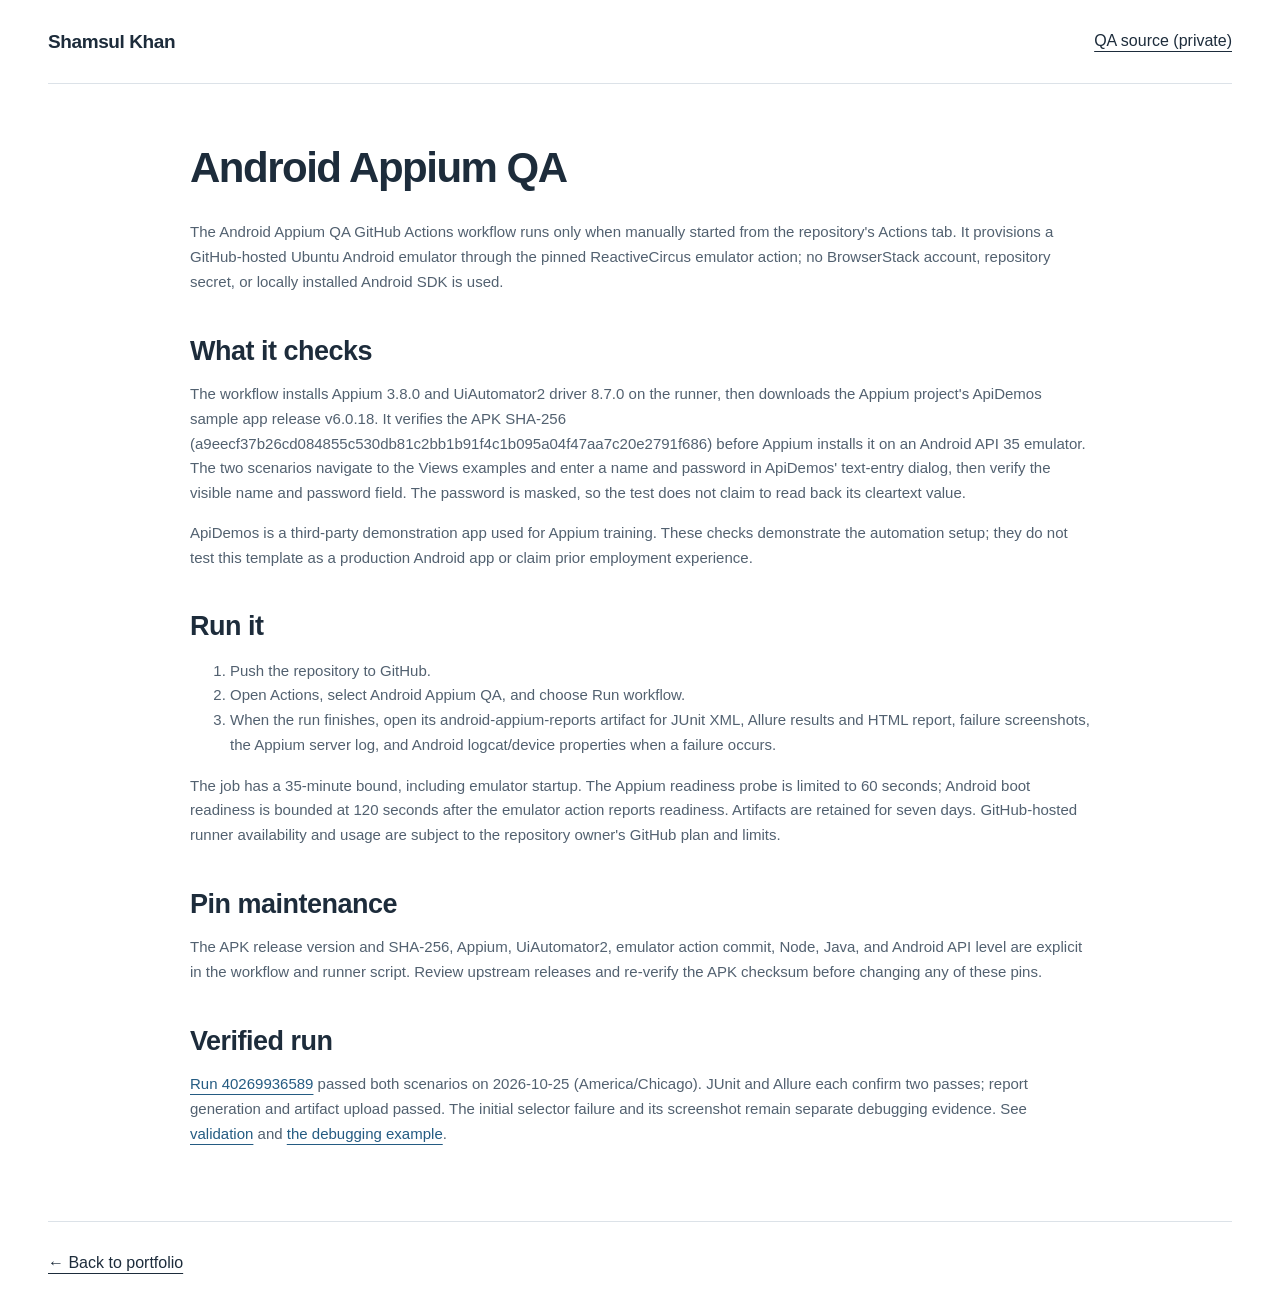
==== resources/ANDROID_QA.html @ 03a8aa62 "Publish QA portfolio with verified browser, API, and Android reports" ====
<!doctype html><html lang="en"><head><meta charset="utf-8"><meta name="viewport" content="width=device-width,initial-scale=1"><title>Android Appium QA — Shamsul Khan</title><link rel="stylesheet" href="../qa.css"></head><body><header class="site-header wrap"><a class="wordmark" href="../index.html">Shamsul Khan</a><a href="https://github.com/blz0r/qa-automation-portfolio">QA source (private)</a></header><main class="guide wrap"><h1>Android Appium QA</h1>
<p>The Android Appium QA GitHub Actions workflow runs only when manually started from the repository's Actions tab. It provisions a GitHub-hosted Ubuntu Android emulator through the pinned ReactiveCircus emulator action; no BrowserStack account, repository secret, or locally installed Android SDK is used.</p>
<h2>What it checks</h2>
<p>The workflow installs Appium 3.8.0 and UiAutomator2 driver 8.7.0 on the runner, then downloads the Appium project's ApiDemos sample app release v6.0.18. It verifies the APK SHA-256 (a9eecf37b26cd084855c530db81c2bb1b91f4c1b095a04f47aa7c20e2791f686) before Appium installs it on an Android API 35 emulator. The two scenarios navigate to the Views examples and enter a name and password in ApiDemos' text-entry dialog, then verify the visible name and password field. The password is masked, so the test does not claim to read back its cleartext value.</p>
<p>ApiDemos is a third-party demonstration app used for Appium training. These checks demonstrate the automation setup; they do not test this template as a production Android app or claim prior employment experience.</p>
<h2>Run it</h2>
<ol>
<li>Push the repository to GitHub.</li>
<li>Open Actions, select Android Appium QA, and choose Run workflow.</li>
<li>When the run finishes, open its android-appium-reports artifact for JUnit XML, Allure results and HTML report, failure screenshots, the Appium server log, and Android logcat/device properties when a failure occurs.</li>
</ol>
<p>The job has a 35-minute bound, including emulator startup. The Appium readiness probe is limited to 60 seconds; Android boot readiness is bounded at 120 seconds after the emulator action reports readiness. Artifacts are retained for seven days. GitHub-hosted runner availability and usage are subject to the repository owner's GitHub plan and limits.</p>
<h2>Pin maintenance</h2>
<p>The APK release version and SHA-256, Appium, UiAutomator2, emulator action commit, Node, Java, and Android API level are explicit in the workflow and runner script. Review upstream releases and re-verify the APK checksum before changing any of these pins.</p>
<h2>Verified run</h2>
<p><a href="https://github.com/blz0r/qa-automation-portfolio/actions/runs/40269936589">Run 40269936589</a> passed both scenarios on 2026-10-25 (America/Chicago). JUnit and Allure each confirm two passes; report generation and artifact upload passed. The initial selector failure and its screenshot remain separate debugging evidence. See <a href="VALIDATION.html">validation</a> and <a href="DEBUGGING_EXAMPLE.html">the debugging example</a>.</p>
</main><footer class="site-footer wrap"><a href="../index.html#framework">← Back to portfolio</a></footer></body></html>
---- qa.css ----
:root{--paper:#f5f4ec;--ink:#182d2d;--muted:#566764;--teal:#176b60;--line:#d7ddd2;--lime:#d9ef96;--white:#fffef8;color-scheme:light;font-family:"Segoe UI",Arial,sans-serif}*{box-sizing:border-box}html{scroll-behavior:smooth;scroll-padding-top:24px}body{margin:0;background:var(--paper);color:var(--ink);line-height:1.65}a{color:inherit;text-underline-offset:5px}button{font:inherit;cursor:pointer}img{max-width:100%;display:block}:focus-visible{outline:3px solid var(--teal);outline-offset:5px}.wrap{width:min(1200px,calc(100% - 96px));margin-inline:auto}.mono,.eyebrow{font:600 11px/1.6 Consolas,monospace;letter-spacing:.09em}.eyebrow{text-transform:uppercase;color:var(--teal);margin:0 0 22px}.wordmark{font-size:23px;font-weight:750;letter-spacing:-1px;text-decoration:none}.wordmark-dot,.teal{color:var(--teal)}.site-header{height:100px;display:flex;align-items:center;justify-content:space-between;border-bottom:1px solid var(--line)}nav{display:flex;gap:32px}nav a,.header-link{font-size:13px;text-decoration:none}nav a:hover,.header-link:hover{color:var(--teal);text-decoration:underline}.hero{display:grid;grid-template-columns:1.2fr .8fr;gap:75px;padding-top:85px}.hero h1{font-size:clamp(52px,6.3vw,86px);font-weight:580;line-height:1.03;letter-spacing:-4px;margin:0 0 30px}em{font-family:Georgia,serif;font-weight:400;color:var(--teal)}.small-cross{display:inline-grid;place-items:center;background:var(--lime);width:23px;height:23px;border-radius:50%;margin-right:7px}.hero-intro{max-width:470px;font-size:17px;color:var(--muted);line-height:1.8}.hero-actions{display:flex;align-items:center;gap:25px;margin-top:32px}.button{display:inline-flex;align-items:center;justify-content:center;gap:25px;padding:15px 22px;border-radius:4px;text-decoration:none;font-size:13px;font-weight:650}.button-dark{color:white;background:var(--ink)}.button-dark:hover{background:var(--teal)}.under-link{background:none;border:0;padding:0;text-decoration:underline;font-size:13px;font-weight:600;line-height:1.6}.under-link:hover{color:var(--teal)}.hero-ledger{background:#e9eddf;border:1px solid #d0d8c4;border-radius:5px;padding:28px 30px;transform:rotate(2deg);align-self:start;box-shadow:8px 10px 0 #e6e6da}.ledger-top{display:flex;justify-content:space-between;align-items:center}.circle-mark{border:1px solid #a9b9a0;border-radius:50%;width:32px;height:32px;text-align:center;font-size:20px}.ledger-heading{font:31px/1.2 Georgia,serif;letter-spacing:-.6px;margin:33px 0 14px}.ledger-copy{font-size:13px;color:var(--muted);max-width:300px}.ledger-numbers{display:grid;grid-template-columns:1fr 1fr;margin:27px 0 20px;border-top:1px solid #cbd4be;padding-top:15px}.ledger-numbers strong{font-size:42px;line-height:1.3;font-weight:500;letter-spacing:-2px}.ledger-numbers strong span{font-size:18px;color:var(--teal);padding-left:6px}.ledger-numbers div>span{display:block;font-size:11px;line-height:1.5;color:var(--muted)}.ledger-bottom{border-top:1px solid #cbd4be;padding-top:14px;font-size:10px}.status-dot,.amber-dot{display:inline-block;width:7px;height:7px;border-radius:50%;background:var(--teal);margin-right:7px}.amber-dot{background:#aa6a1f}.hero-foot{grid-column:1/-1;display:flex;align-items:center;gap:40px;padding:26px 0 35px;border-bottom:1px solid var(--line)}.hero-foot p{font-size:12px;color:var(--muted);margin:0}.scroll-arrow{margin-left:auto;font-size:24px}.framework-section{padding:88px 0;background:var(--white);border-bottom:1px solid var(--line)}.section-heading{display:flex;justify-content:space-between;align-items:end;gap:60px;margin-bottom:35px}h2{font-size:clamp(34px,4vw,53px);line-height:1.12;letter-spacing:-1.8px;font-weight:550;margin:0}.section-intro{max-width:355px;font-size:14px;color:var(--muted);margin:0 0 3px}.framework-intro{display:grid;grid-template-columns:1.1fr 1fr;gap:70px;align-items:center;margin-bottom:37px}.framework-intro>p{font-size:14px;color:var(--muted);margin:0}.framework-links{display:flex;flex-direction:column;align-items:start;gap:15px;justify-self:end}.button-teal{background:var(--teal);color:white}.button-teal:hover{background:var(--ink)}.code-workbench{display:grid;grid-template-columns:31% 69%;border:1px solid var(--line);border-radius:6px;overflow:hidden}.code-sidebar{background:#edf0e6;padding:32px}.code-sidebar .mono{font-size:9px}.code-sidebar h3{font-size:25px;line-height:1.25;font-weight:550;letter-spacing:-.5px;margin:24px 0 16px}.code-sidebar p{font-size:12px;color:var(--muted)}.code-legend{font-size:11px;margin-top:36px;display:flex;align-items:center}.code-legend .status-dot{flex:none}.code-main{min-width:0;background:#173431;color:#e3ede4}.language-tabs{display:flex;border-bottom:1px solid #3b5149;padding:0 20px;gap:4px;overflow-x:auto}.language-tabs button{background:none;border:0;border-bottom:3px solid transparent;color:#b1c6bd;padding:17px 15px 14px;font-size:12px;white-space:nowrap}.language-tabs button[aria-selected=true]{border-bottom-color:var(--lime);color:var(--lime)}.code-file{display:flex;justify-content:space-between;gap:10px;color:#bacbbf;font:10px Consolas,monospace;padding:22px 26px 0}.code-file .mono{font-size:8px;white-space:nowrap}pre{font:13px/1.8 Consolas,monospace;margin:18px 26px;min-height:240px;overflow-x:auto;tab-size:2}pre code{font:inherit;color:#e7efcf}.code-caption{font-size:11px;color:#b4c6b9;border-top:1px solid #3b5149;margin:0;padding:15px 26px}.capability-line{display:flex;gap:8px;flex-wrap:wrap;margin:22px 0 28px}.capability-line span,.project-tags span{font-size:10px;border:1px solid var(--line);padding:4px 10px;border-radius:3px}.origin-note{font-size:11px;line-height:1.8;color:var(--muted);max-width:900px}.quiet-link{font-size:12px;text-decoration:none}.quiet-link:hover{text-decoration:underline}.link-note{display:inline-block;color:var(--muted);font-size:10px;margin-left:10px}.evidence-section{padding-block:88px}.results-heading{display:flex;justify-content:space-between;gap:16px;padding:16px 0;border-top:1px solid var(--line)}.results-table-wrap{overflow-x:auto}.results-table{width:100%;border-collapse:collapse;text-align:left;min-width:690px}.results-table th,.results-table td{border-bottom:1px solid var(--line);padding:23px 15px;font-size:12px;vertical-align:middle}.results-table thead th{font:10px Consolas,monospace;text-transform:uppercase;letter-spacing:.1em;color:var(--muted);padding-block:12px}.results-table tbody th{font-size:15px;font-weight:600;white-space:nowrap}.suite-index{font:10px Consolas,monospace;color:var(--teal);margin-right:17px}.results-table td>span:not(.pass-mark){color:var(--muted)}.pass-mark{color:var(--teal);margin-right:7px}.result-sub{display:block;font-size:10px;padding-left:19px}.results-table td a{display:block;font-size:11px}.results-table .run-link{font-size:10px;color:var(--muted);margin-top:6px}.evidence-notes{display:grid;grid-template-columns:1fr 1fr;gap:40px;margin-top:20px}.evidence-notes p{font-size:11px;line-height:1.8;color:var(--muted)}.process-heading{margin:65px 0 25px}.process-heading .eyebrow{margin-bottom:12px}.process-heading h3{font-size:27px;font-weight:500;letter-spacing:-.6px;margin:0}.process-grid{display:grid;grid-template-columns:repeat(3,1fr);border-block:1px solid var(--line);align-items:start}.process-step{padding:20px 22px}.process-step+.process-step{border-left:1px solid var(--line)}summary{cursor:pointer;list-style:none}summary::-webkit-details-marker{display:none}.process-step summary{display:flex;gap:13px;align-items:start;font-size:14px;font-weight:600}.step-number{font:10px Consolas,monospace;color:var(--teal);padding-top:6px}.process-step small{display:block;font-weight:400;color:var(--muted);font-size:10px;padding-top:3px}.expand-icon{margin-left:auto;font-size:19px;color:var(--teal)}details[open] .expand-icon{transform:rotate(45deg)}.step-content{padding-left:27px;font-size:12px;color:var(--muted)}.step-content a{color:var(--teal)}.failure-story{display:grid;grid-template-columns:1.2fr .8fr;gap:80px;margin-top:65px;background:#eceee2;border:1px solid #d5dcc9;padding:45px;border-radius:5px;align-items:start}.failure-copy h3{font-size:35px;font-weight:550;line-height:1.2;letter-spacing:-1px;margin:0 0 20px}.failure-copy p{font-size:12px;color:var(--muted)}.selector-change{border-left:2px solid var(--teal);padding-left:14px;margin:25px 0}.selector-change div+div{margin-top:15px}.selector-change span{display:block;font:9px Consolas,monospace;color:var(--muted);margin-bottom:5px}.selector-change code{font:10px/1.7 Consolas,monospace;overflow-wrap:anywhere}.diagnostic-details{font-size:12px;border-block:1px solid #cdd5c2;padding:13px 0;margin:20px 0}.diagnostic-details summary:after{content:' +';color:var(--teal)}.diagnostic-details[open] summary:after{content:' −'}.failure-figure{margin:0;min-width:0}.screenshot-label{display:flex;justify-content:space-between;gap:10px;align-items:center;margin-bottom:15px}.screenshot-label .mono{font-size:8px}.screenshot-label a{font-size:10px}.screenshot-link{display:block;max-height:395px;overflow:hidden;border:7px solid #213c36;border-radius:15px;background:#213c36;max-width:265px;margin:auto}.screenshot-link img{height:auto;width:100%}.failure-figure figcaption{font-size:10px;color:var(--muted);text-align:center;line-height:1.6;margin-top:13px}.other-section{background:var(--white);padding:75px 0;border-block:1px solid var(--line)}.project-row{display:grid;grid-template-columns:125px 1fr 190px;gap:32px;padding:28px 0;border-top:1px solid var(--line);align-items:start}.project-number{font-size:10px;color:var(--teal);padding-top:5px}.project-row h3{font-size:22px;letter-spacing:-.5px;font-weight:550;margin:0 0 8px}.project-row p{font-size:12px;color:var(--muted);margin:0 0 14px;max-width:540px}.project-tags{display:flex;gap:7px;flex-wrap:wrap}.project-tags span{font-size:10px}.project-actions{display:flex;flex-direction:column;align-items:start;gap:13px;padding-top:5px}.project-actions small,.project-context{font-size:10px;color:var(--muted);display:block}.about-section{padding-block:90px;display:grid;grid-template-columns:1fr 1fr;gap:100px}.about-copy p{font-size:13px;color:var(--muted)}.about-copy .about-lead{font-size:19px;line-height:1.6;color:var(--ink);margin-top:0}.site-footer{display:flex;justify-content:space-between;align-items:center;gap:30px;border-top:1px solid var(--line);padding-block:28px}.site-footer p{font-size:11px;color:var(--muted)}.back-top{font-size:11px;text-decoration:none}.project-dialog{border:1px solid var(--line);border-radius:6px;background:var(--white);color:var(--ink);max-width:660px;width:calc(100% - 32px);max-height:85vh;padding:0;box-shadow:0 20px 70px #0f302b33}.project-dialog::backdrop{background:#16372ecc;backdrop-filter:blur(3px)}.dialog-top{display:flex;justify-content:space-between;align-items:center;padding:20px 27px;border-bottom:1px solid var(--line)}.dialog-top .mono{font-size:9px}.dialog-close{background:none;border:0;color:var(--teal);font-size:12px}.dialog-content{padding:28px}.dialog-content h2{font-size:33px}.dialog-content h3{font-size:14px;margin-top:25px}.dialog-content p{font-size:13px;color:var(--muted)}.dialog-content .dialog-lead{font-size:17px}.skip-link{position:fixed;top:12px;left:12px;z-index:10;transform:translateY(-180%);background:var(--ink);color:white;padding:10px}.skip-link:focus{transform:none}.sr-only{position:absolute;width:1px;height:1px;padding:0;margin:-1px;overflow:hidden;clip:rect(0,0,0,0);white-space:nowrap;border:0}.noscript-note{font-size:12px}
@media(max-width:1000px){.wrap{width:calc(100% - 64px)}.hero{gap:40px}.hero h1{font-size:65px}.section-heading{gap:35px}.framework-intro{gap:35px}.code-sidebar{padding:24px}.language-tabs{padding:0 8px}.language-tabs button{padding-inline:11px}.failure-story{gap:35px;padding:30px}.project-row{grid-template-columns:95px 1fr 155px;gap:22px}.about-section{gap:55px}}
@media(max-width:720px){.wrap{width:calc(100% - 40px)}.site-header{height:80px}nav{gap:16px}nav a{font-size:11px}nav a:first-child{display:none}.header-link{font-size:11px}.wordmark{font-size:21px}.hero{grid-template-columns:1fr;gap:40px;padding-top:50px}.hero h1{font-size:65px;letter-spacing:-3px}.hero-intro{font-size:16px}.hero-actions{gap:20px;flex-wrap:wrap}.hero-ledger{transform:rotate(1deg);max-width:460px;width:100%;margin:auto;padding:25px}.hero-foot{gap:20px;padding-block:16px}.hero-foot p{max-width:180px;font-size:10px}.hero-foot .mono{font-size:8px}.hero-foot .scroll-arrow{display:none}.framework-section,.evidence-section{padding-block:55px}.section-heading{display:block;margin-bottom:27px}.section-intro{margin-top:22px;font-size:13px;max-width:440px}h2{font-size:40px;letter-spacing:-1.3px}.framework-intro{grid-template-columns:1fr;gap:23px}.framework-links{justify-self:start}.code-workbench{grid-template-columns:1fr}.code-sidebar{padding:22px}.code-sidebar h3{font-size:22px;margin:14px 0}.code-sidebar p{max-width:360px}.code-legend{margin-top:16px}.code-file{padding:18px 16px 0;font-size:9px}.code-file .mono{display:none}pre{margin:18px 16px;font-size:11px;min-height:235px}.code-caption{padding-inline:16px}.language-tabs{padding:0 4px}.language-tabs button{font-size:11px;padding-inline:12px}.link-note{margin-left:0;display:block;margin-top:5px}.results-heading .mono{font-size:9px;max-width:140px}.results-heading a{font-size:11px}.results-table-wrap{border-right:1px solid var(--line)}.evidence-notes{grid-template-columns:1fr;gap:0}.process-heading{margin-top:38px}.process-heading h3{font-size:24px}.process-grid{grid-template-columns:1fr}.process-step{padding:20px 0}.process-step+.process-step{border-left:0;border-top:1px solid var(--line)}.process-step summary{font-size:15px}.process-step small{font-size:11px}.failure-story{grid-template-columns:1fr;gap:30px;padding:23px;margin-top:38px}.failure-copy h3{font-size:31px}.failure-figure{max-width:300px;width:100%;margin:auto}.screenshot-link{max-height:380px;max-width:230px}.other-section{padding-block:50px}.project-row{grid-template-columns:1fr;gap:12px;padding-block:24px}.project-actions{flex-direction:row;align-items:center;flex-wrap:wrap;gap:20px}.about-section{grid-template-columns:1fr;gap:30px;padding-block:55px}.site-footer{flex-wrap:wrap;gap:15px}.site-footer p{order:3;width:100%;margin:0}.back-top{margin-left:auto}.dialog-top{padding:18px}.dialog-content{padding:22px}.dialog-content h2{font-size:29px}}
@media(prefers-reduced-motion:reduce){html{scroll-behavior:auto}*,*::before,*::after{transition:none!important;animation:none!important}}
.guide{max-width:900px;padding-block:60px}.guide h1{font-size:42px;line-height:1.15;letter-spacing:-1.5px}.guide h2{font-size:27px;margin-top:40px;letter-spacing:-.5px}.guide h3{margin-top:28px}.guide p,.guide li{font-size:15px;color:var(--muted)}.guide pre{background:#173431;color:#e7efcf;min-height:0;padding:22px;margin:20px 0;border-radius:4px}.guide code{font-family:Consolas,monospace;font-size:.88em;overflow-wrap:anywhere}.guide table{border-collapse:collapse;width:100%;display:block;overflow-x:auto}.guide td,.guide th{padding:12px;border:1px solid var(--line);font-size:13px;text-align:left}.guide a{color:var(--teal)}.guide blockquote{border-left:3px solid var(--teal);padding-left:20px}.guide h1:first-child{margin-top:0}

/* Professional presentation: direct copy, neutral surfaces, compact hierarchy. */
:root{--paper:#ffffff;--ink:#1d2c3b;--muted:#526170;--teal:#245b82;--line:#dce2e8;--lime:#dce9f4;--white:#f5f7fa}
html{scroll-behavior:auto}.wordmark{font-size:19px;letter-spacing:-.4px;font-weight:650}.site-header{height:84px}.hero{padding-top:58px;gap:60px;grid-template-columns:1.1fr .9fr}.hero h1{font-family:inherit;font-size:56px;font-weight:650;letter-spacing:-1.5px;line-height:1.1;margin-bottom:23px}em{font-family:inherit;font-style:normal;font-weight:inherit;color:inherit}.hero-intro{font-size:16px;line-height:1.8;max-width:565px}.eyebrow{font-family:inherit;font-size:11px;letter-spacing:.08em;font-weight:650}.hero-ledger{transform:none;box-shadow:none;background:#f5f7fa;border:1px solid var(--line);border-radius:5px;padding:27px 30px}.hero-ledger h2{font-family:inherit;font-size:19px;letter-spacing:-.2px;font-weight:650}.overview-list{margin:20px 0}.overview-list div{padding:13px 0;border-top:1px solid var(--line)}.overview-list dt{font-size:13px;font-weight:650}.overview-list dd{font-size:12px;color:var(--muted);margin:4px 0 0;line-height:1.7}.hero-foot{padding:18px 0 24px;gap:25px}.hero-foot .scroll-arrow{display:none}.framework-section,.evidence-section{padding-block:64px}h2{font-size:34px;font-weight:600;letter-spacing:-.8px;line-height:1.2}.section-heading{align-items:start;gap:50px}.section-heading>div{max-width:620px}.section-intro{max-width:350px}.button{border-radius:4px}.code-sidebar{background:#edf1f5}.code-main{background:#1c2e3f}.code-sidebar h3{font-size:22px;font-weight:600}.code-caption{border-color:#425263}.language-tabs{border-color:#425263}.language-tabs button[aria-selected=true]{color:#ffffff;border-color:#92badb}.code-legend .status-dot{background:#245b82}.failure-story{background:#f3f5f7;border-color:var(--line);border-radius:4px}.failure-copy h3{font-size:28px;letter-spacing:-.6px}.process-heading h3{font-size:24px;font-weight:600}.project-row h3{font-size:21px;font-weight:600}.about-section{padding-block:64px}.screenshot-link{border-radius:5px;border-color:#33465b}.section-heading .eyebrow{margin-bottom:14px}.site-footer .wordmark{font-size:18px}
@media(max-width:1000px){.hero{gap:35px}.hero h1{font-size:48px}}
@media(max-width:720px){.site-header{height:78px}.site-header .wordmark{font-size:17px}nav{gap:13px}.hero{grid-template-columns:1fr;gap:28px;padding-top:38px}.hero h1{font-size:43px;letter-spacing:-1px}.hero-intro{font-size:15px}.hero-ledger{padding:23px;width:100%}.hero-ledger h2{font-size:19px}.hero-foot{gap:18px}.hero-foot p{font-size:10px}.framework-section,.evidence-section,.other-section{padding-block:45px}h2{font-size:29px}.section-intro{margin-top:17px}.about-section{padding-block:45px}.failure-copy h3{font-size:26px}.guide h1{font-size:34px}.wordmark{letter-spacing:-.4px}}
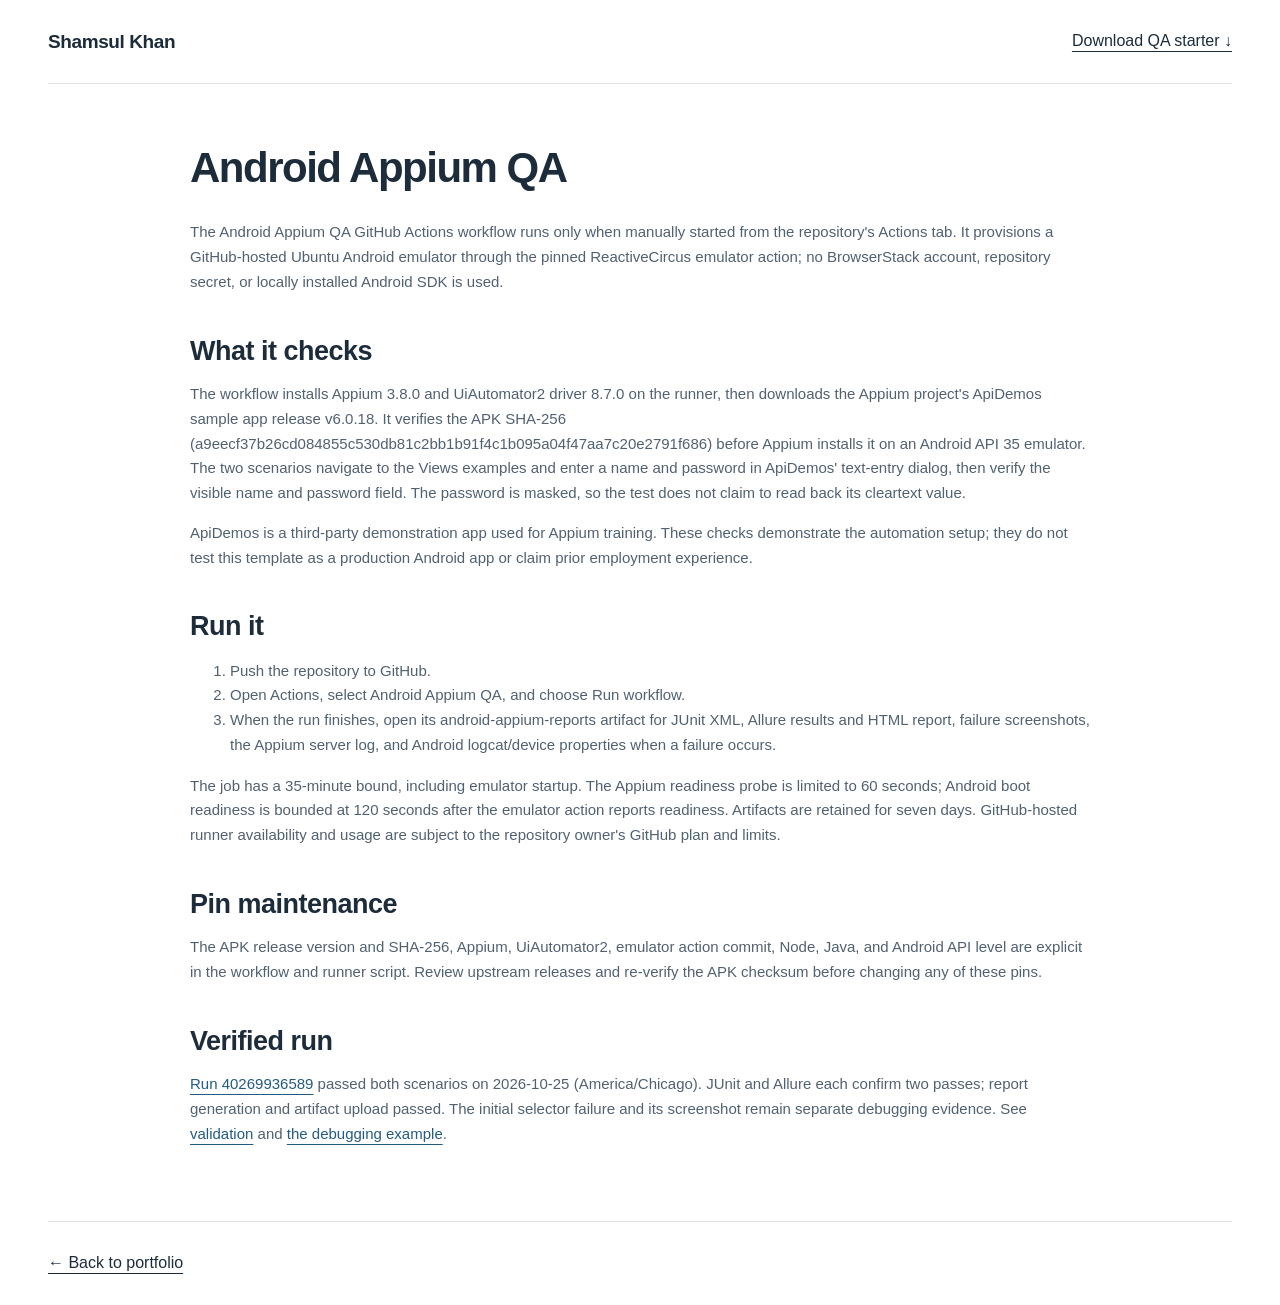
==== commit 6a39b183: "Enable explicitly approved public QA starter download" ====
--- a/resources/ANDROID_QA.html
+++ b/resources/ANDROID_QA.html
@@ -1,4 +1,4 @@
-<!doctype html><html lang="en"><head><meta charset="utf-8"><meta name="viewport" content="width=device-width,initial-scale=1"><title>Android Appium QA — Shamsul Khan</title><link rel="stylesheet" href="../qa.css"></head><body><header class="site-header wrap"><a class="wordmark" href="../index.html">Shamsul Khan</a><a href="https://github.com/blz0r/qa-automation-portfolio">QA source (private)</a></header><main class="guide wrap"><h1>Android Appium QA</h1>
+<!doctype html><html lang="en"><head><meta charset="utf-8"><meta name="viewport" content="width=device-width,initial-scale=1"><title>Android Appium QA — Shamsul Khan</title><link rel="stylesheet" href="../qa.css"></head><body><header class="site-header wrap"><a class="wordmark" href="../index.html">Shamsul Khan</a><a href="../assets/qa-template.zip" download>Download QA starter ↓</a></header><main class="guide wrap"><h1>Android Appium QA</h1>
 <p>The Android Appium QA GitHub Actions workflow runs only when manually started from the repository's Actions tab. It provisions a GitHub-hosted Ubuntu Android emulator through the pinned ReactiveCircus emulator action; no BrowserStack account, repository secret, or locally installed Android SDK is used.</p>
 <h2>What it checks</h2>
 <p>The workflow installs Appium 3.8.0 and UiAutomator2 driver 8.7.0 on the runner, then downloads the Appium project's ApiDemos sample app release v6.0.18. It verifies the APK SHA-256 (a9eecf37b26cd084855c530db81c2bb1b91f4c1b095a04f47aa7c20e2791f686) before Appium installs it on an Android API 35 emulator. The two scenarios navigate to the Views examples and enter a name and password in ApiDemos' text-entry dialog, then verify the visible name and password field. The password is masked, so the test does not claim to read back its cleartext value.</p>
